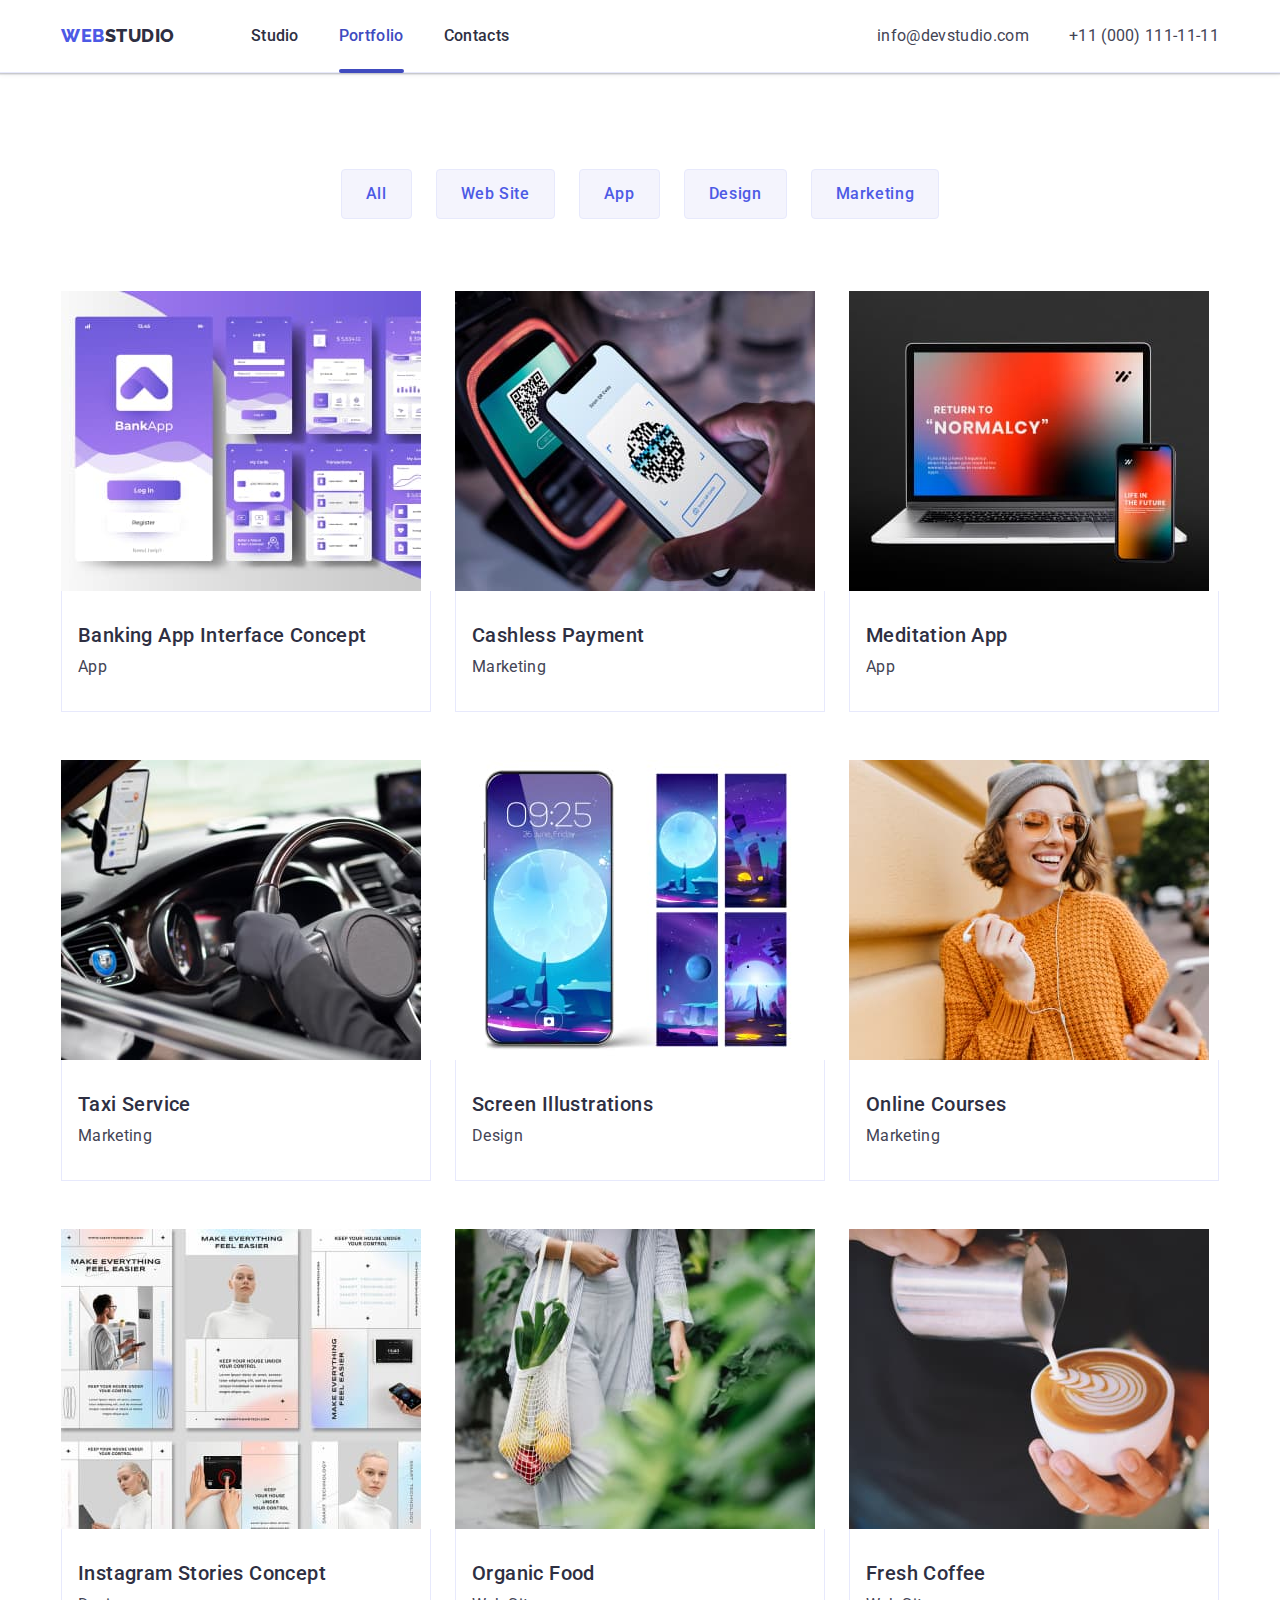
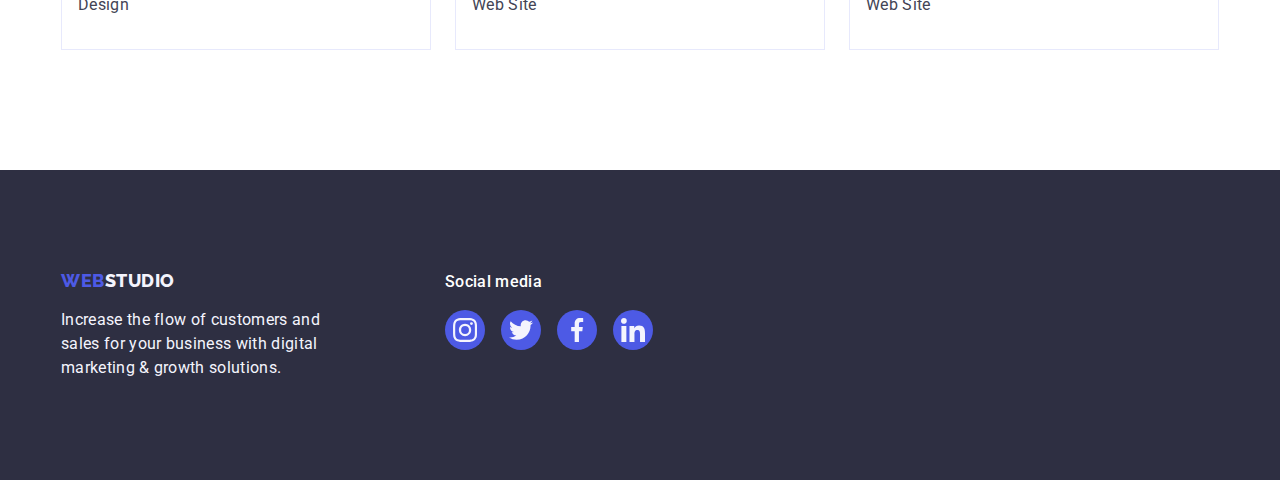
==== portfolio.html @ 4c658293 "Initial commit" ====
<!DOCTYPE html>
<html lang="en">
<head>
    <meta charset="UTF-8">
    <meta name="viewport" content="width=device-width, initial-scale=1.0">
    <title>WebStudio</title>
    <link rel="stylesheet" href="https://cdnjs.cloudflare.com/ajax/libs/modern-normalize/2.0.0/modern-normalize.min.css" integrity="sha512-4xo8blKMVCiXpTaLzQSLSw3KFOVPWhm/TRtuPVc4WG6kUgjH6J03IBuG7JZPkcWMxJ5huwaBpOpnwYElP/m6wg==" crossorigin="anonymous" referrerpolicy="no-referrer" />
    <link rel="preconnect" href="https://fonts.googleapis.com">
   <link rel="preconnect" href="https://fonts.gstatic.com" crossorigin>
   <link href="https://fonts.googleapis.com/css2?family=Raleway:wght@800&family=Roboto:wght@400;500;700;900&display=swap" rel="stylesheet">
   <link rel="stylesheet" href="./css/styles.css">

 </head>
<body>
    <header class="header">
    <div class="container header-container">
    <nav class="menu-navigation">
    <a href="./index.html" class="header-logo link">WEB<span class="header-logo-studio link">Studio</span></a>
    
    <ul class="header-menu list">
          <li class="header-menu-item"><a href="./index.html" class="header-menu link ">Studio</a></li>
          <li class="header-menu-item"><a  href="./portfolio.html" class="header-menu link current  ">Portfolio</a></li>
          <li class="header-menu-item"><a  href="" class="header-menu link ">Contacts</a></li>
        </ul>
    </nav>
    <address class="address">
        <ul class="header-address list">
        <li class="header-address-item"><a href="mailto:info@devstudio.com" class="header-address link">info@devstudio.com</a></li>
        <li class="header-address-item"><a href="tel:+110001111111" class="header-address link">+11 (000) 111-11-11</a></li>
        </ul>
    </address>
    </div>
 </header>
    <main>
        <section class="portfolio-section">
            <div class="container">    <h1 class="visually-hidden">buttons</h1>
        <ul class="section-button-list list">
            <li class="button-item"><button class="button-all" type="button">All</button></li>
            <li class="button-item"><button class="button-all" type="button">Web Site</button></li>
            <li class="button-item"><button class="button-all" type="button">App</button></li>
            <li class="button-item"><button class="button-all" type="button">Design</button></li>
            <li class="button-item"><button class="button-all" type="button">Marketing</button></li>
        </ul>  
          
            <ul class="portfolio-list list">
                <li class="portfolio-section-item">
                    
                    <a class="portfolio-section-link link" href="">
                        <div class="portfolio-wrap">
                    <img src="./images/img-banking.jpg" 
                    alt="Banking"
                    width="360"
                    height="300">
                    <p class="text-overlay">
                        14 Stylish and User-Friendly App Design Concepts · Task Manager App · Calorie Tracker App · Exotic Fruit Ecommerce App · Cloud Storage App
                    </p>
                    </div> 
                    <div class="portfolio-section-text">
                    <h2 class="section-picture-title">Banking App Interface Concept</h2>
                    <p class="section-picture-text">App</p>
                    </div>
                    </a>
                </li>
                <li class="portfolio-section-item">
                    
                    <a class="portfolio-section-link link" href="">
                        <div class="portfolio-wrap">
                    <img src="./images/img-cashless.jpg"
                     alt="Cashless"
                     width="360"
                     height="300">
                     <p class="text-overlay">
                        14 Stylish and User-Friendly App Design Concepts · Task Manager App · Calorie Tracker App · Exotic Fruit Ecommerce App · Cloud Storage App
                     </p>
                     </div>
                     <div class="portfolio-section-text">
                     <h2 class="section-picture-title">Cashless Payment</h2>
                    <p class="section-picture-text">Marketing</p>
                    </div>
                    </a>
                </li>
                <li class="portfolio-section-item">
                    
                    <a class="portfolio-section-link link" href="">
                        <div class="portfolio-wrap">
                <img src="./images/img-meditation.jpg" 
                    alt="Meditation"
                    width="360"
                    height="300">
                    <p class="text-overlay">14 Stylish and User-Friendly App Design Concepts · Task Manager App · Calorie Tracker App · Exotic Fruit Ecommerce App · Cloud Storage App

                    </p>

                   
                    </div>
                    <div class="portfolio-section-text">
                    <h2 class="section-picture-title">Meditation App</h2>
                    <p class="section-picture-text">App</p>
                    </div>
                    </a>
                </li>
                <li class="portfolio-section-item">
                    
                    <a class="portfolio-section-link link" href="">
                        <div class="portfolio-wrap">
                <img src="./images/img-taxi.jpg" 
                    alt="Taxi"
                    width="360"
                    height="300">
                    <p class="text-overlay">
                        14 Stylish and User-Friendly App Design Concepts · Task Manager App · Calorie Tracker App · Exotic Fruit Ecommerce App · Cloud Storage App
                    </p>
                    </div>
                    <div class="portfolio-section-text">
                    <h2 class="section-picture-title">Taxi Service</h2>
                    <p class="section-picture-text">Marketing</p>
                    </div>
                    </a>
                </li>
                <li class="portfolio-section-item">
                    
                    <a class="portfolio-section-link link" href="">
                        <div class="portfolio-wrap">
               <img src="./images/img-screen.jpg" 
                    alt="Screen"
                    width="360"
                    height="300">
                    <p class="text-overlay">
                        14 Stylish and User-Friendly App Design Concepts · Task Manager App · Calorie Tracker App · Exotic Fruit Ecommerce App · Cloud Storage App
                    </p>
                    </div>
                    <div class="portfolio-section-text">
                    <h2 class="section-picture-title" >Screen Illustrations</h2>
                    <p class="section-picture-text">Design</p>
                    </div>
                    </a>
                </li>
                <li class="portfolio-section-item">
                    
                    <a class="portfolio-section-link link" href="">
                        <div class="portfolio-wrap">
                <img src="./images/img-online.jpg" 
                    alt="Online"
                    width="360"
                    height="300">
                    <p class="text-overlay">
                        14 Stylish and User-Friendly App Design Concepts · Task Manager App · Calorie Tracker App · Exotic Fruit Ecommerce App · Cloud Storage App
                    </p>
                    </div>
                    <div class="portfolio-section-text">
                    <h2 class="section-picture-title">Online Courses</h2>
                    <p class="section-picture-text">Marketing</p>
                    </div>
                    </a>
                </li>
                <li class="portfolio-section-item">
                    
                    <a class="portfolio-section-link link" href="">
                        <div class="portfolio-wrap">
                <img src="./images/img-instagram.jpg" 
                    alt="Instagram"
                    width="360"
                    height="300">
                    <p class="text-overlay">
                        14 Stylish and User-Friendly App Design Concepts · Task Manager App · Calorie Tracker App · Exotic Fruit Ecommerce App · Cloud Storage App
                    </p>
                    </div>
                    <div class="portfolio-section-text">
                    <h2 class="section-picture-title">Instagram Stories Concept</h2>
                    <p class="section-picture-text">Design</p>
                    </div>
                    </a>
                </li>
                <li class="portfolio-section-item">
                    
                    <a class="portfolio-section-link link" href="">
                        <div class="portfolio-wrap">
                <img src="./images/img-organic.jpg" 
                    alt="Organic"
                    width="360"
                    height="300">
                    <p class="text-overlay">
                        14 Stylish and User-Friendly App Design Concepts · Task Manager App · Calorie Tracker App · Exotic Fruit Ecommerce App · Cloud Storage App
                    </p>
                    </div>
                    <div class="portfolio-section-text">
                    <h2 class="section-picture-title">Organic Food</h2>
                    <p class="section-picture-text">Web Site</p>
                    </div>
                    </a>
                </li>
                <li class="portfolio-section-item">
                    
                    <a class="portfolio-section-link link" href="">
                        <div class="portfolio-wrap">
                <img src="./images/img-coffe.jpg" 
                    alt="Coffe"
                    width="360"
                    height="300">
                    <p class="text-overlay">
                        14 Stylish and User-Friendly App Design Concepts · Task Manager App · Calorie Tracker App · Exotic Fruit Ecommerce App · Cloud Storage App
                    </p>
                    </div>
                    <div class="portfolio-section-text">
                    <h2 class="section-picture-title">Fresh Coffee</h2>
                    <p class="section-picture-text">Web Site</p>
                    </div>
                    </a>
                </li>
                
             </ul>
            </div>
       </section>  
    </main>
    <footer class="footer">  
    <div class="container container-footer">
        <div class="footer-left">
    <a href="./index.html" class="footer-logo link">WEB<span class="header-logo-studio-footer link">Studio</span></a>
    <p class="footer-text">Increase the flow of customers and sales for your business with digital marketing & growth solutions.</p>
        </div>
        <div class="footer-right">
          <p class="social-media-footer">Social media</p>
          <ul class="social-links-footer list">
            <li class="social-item-footer">
                <a class="link-footer link" href="http://www.instagram.com/" target="_blank" >
                    <svg class="footer-icon" width="24" height="24">
                        <use href="./images/icons.svg#icon-instagram" > </use>
                    </svg>
                </a>
            </li>
            <li class="social-item-footer">
                <a class="link-footer link" href="http://www.twitter.com/" target="_blank" >
                    <svg class="footer-icon" width="24" height="24">
                        <use  href="./images/icons.svg#icon-twitter" > </use>
                    </svg>
                </a>
            </li>
            <li class="social-item-footer">
                <a class="link-footer link" href="http://facebook.com/" target="_blank" >
                    <svg class="footer-icon" width="24" height="24">
                        <use  href="./images/icons.svg#icon-facebook" > </use>
                    </svg>
                </a>
            </li>
            <li class="social-item-footer">
                <a class="link-footer link" href="http://linkedin.com/" target="_blank" >
                    <svg class="footer-icon" width="24" height="24">
                        <use  href="./images/icons.svg#icon-linkedin"> </use>
                    </svg>
                </a>
            </li>
          </ul>
        </div>
    </div>
</footer>
</body>
</html>
---- css/styles.css ----
:root{
    --primary-font: "Roboto", sans-serif; --logo-font: 'Raleway', sans-serif;
    --slate:#434455; --navyblue: #2E2F42; --white:#FFFFFF; --iris: #4D5AE5;
    --cloud: #F4F4FD; --ocean: #404BBF; --cornflower: #E7E9FC; --lightslate-color: #8E8F99; --green: #31D0AA;
    --dairy-color:#FCFCFC;
}
body{
font-family: "Roboto", sans-serif;
color: #434455;
background-color: #FFFFFF;
display: block;
margin: 0;
}
p,h1,h2,h3,h4,h5,h6{
    margin-top: 0;
    margin-bottom: 0;
}
ul,ol{
    padding-left: 0;
    margin-top: 0;
    margin-bottom: 0;
}
img{
    display: block;
}
footer{
    display: block;
}
.footer-logo.link{
     font-family:"Raleway", sans-serif;
 font-size: 18px;
 line-height: 1.17;
 font-weight: 800;
 letter-spacing: 0.03em;
 text-align: left;
 color: #4D5AE5;
 text-decoration: none;
 text-transform: uppercase;
 margin-top: 0;
    margin-bottom: 16px;
    display: inline-block;
}
.container{
    max-width: 1158px;
    padding-left: 15px;
    padding-right: 15px;
    margin: 0 auto;
    
}
.header-container{
    display: flex;
    align-items: center;
    
}
.header{
    border-bottom: 1px solid #e7e9fc;
    box-shadow: 0px 2px 1px rgba(46, 47, 66, 0.08), 0px 1px 1px rgba(46, 47, 66, 0.16), 0px 1px 6px rgba(46, 47, 66, 0.08);;
}
.header.container{
    display: flex;
    justify-content: space-between;
}
.list{
    padding-left: 0;
    margin-top: 0;
    margin-bottom: 0;
    list-style: none;
}
.header-logo.link{
    font-family:"Raleway", sans-serif;
 font-size: 18px;
 line-height: 1.17;
 font-weight: 800;
 letter-spacing: 0.03em;
 text-align: left;
 color: #4D5AE5;
 text-decoration: none;
 text-transform: uppercase;
 padding-top: 24px;
  padding-bottom: 24px;
 margin-right: 76px;
 margin-top: 0;
    margin-bottom: 0;
    display: inline-block;
   
}
.header-menu-link.link{
    text-transform: uppercase;
}
.header-logo-studio.link{
    font-family: Raleway;
 font-size: 18px;
 font-weight: 800;
 line-height: 1.16;
 letter-spacing: 0.03em;
 text-align: left;
 color: #2E2F42;
  text-decoration: none;
}
.header-menu-item{
    transition: color 250ms cubic-bezier(0.4, 0, 0.2, 1);
}
.header-menu.link{
font-family: Roboto;
font-size: 16px;
font-weight: 500;
line-height: 1.5;
letter-spacing: 0.02em;
text-align: left;
color: #2E2F42;
text-decoration: none;
display: block;
padding-top: 24px;
  padding-bottom: 24px;
  position: relative;
  color: #2E2F42;
  transition: color 250ms cubic-bezier(0.4, 0, 0.2, 1);
}

.header.link{
    padding: 24px,0;
}
.header-menu.link:hover{
    color: #404BBF;
}
.header-menu.link:focus{
    color:#404BBF;
}
.header-menu.list{
    list-style: none;
    display: flex;
    align-items: center;
    gap: 40px;
    
}
.header-address.link{
font-family: Roboto;
font-size: 16px;
line-height: 1.5;
letter-spacing: 0.02em;
text-align: left;
color: #434455;
text-decoration: none;
display: block;
padding: 24px 0 24px;
}
.menu-navigation{
    display: flex;
    align-items: center;
}
.header-address.link:hover{
    color:#404BBF ;
}
.header-address.link:focus{
    color: #404BBF;
}
.address{
     font-style: normal;
     margin-left: auto;
}
.header-address.list{
    list-style: none;
    display: flex;
    align-items: center;
    gap: 40px;
    
}
.header-address{
    transition:  color 250ms cubic-bezier(0.4, 0, 0.2, 1);;
}
.header-logo-studio-footer.link{
     font-family: Raleway;
 font-size: 18px;
 line-height: 1.16;
 letter-spacing: 0.03em;
 text-align: left;
 color: #F4F4FD;
  text-decoration: none;
}
.current.header-menu{
    position: relative;
    color: #404BBF;
}

.current::after {
    display: block;
    position: absolute;
    width: 100%;
    height: 4px;
    bottom: -1px;
    border-radius: 2px;
    background-color: #404BBF;
    content: "";
}
.main-section{
 padding: 188px 0;
 background:#2E2F42;
 background-image: linear-gradient(rgba(46, 47, 66, 0.70),rgba(46, 47, 66, 0.70)), url(../images/people-office.jpg);
 background-repeat: no-repeat;
 background-position: center;
 background-size: cover;
 max-width: 1440px;
 margin: 0 auto;
}

.main-title{
    font-size: 56px;
    font-weight: 700;
    line-height: 1.07;
    letter-spacing: 1.12px;
    text-align: center;
    max-width: 496px;
    margin: 0 auto 48px auto;
    color: #ffffff;
   
}

.one-button{
 color: var(--white);
    min-width: 169px;
    height: 56px;
    border: none;
    display: block;
    background-color: var(--iris);
    border-radius: 4px;
    padding: 16px 32px;
    margin: 48px auto 0;
    color: #FFFFFF;
    font-size: 16px;
    font-weight: 500;
    line-height: 1.5;
    letter-spacing: 0.04em;
    cursor: pointer;
    transition: background-color 250ms cubic-bezier(0.4, 0, 0.2, 1);

}
.one-button:hover{
    background-color: #404BBF;
}
.one-button:focus{
 background-color: #404BBF;
}

.advantages-section{
    padding: 120px 0;
    
}
.advantages-title{
font-family: Roboto;
font-weight: 500;
font-size: 20px;
line-height: 1.2;
letter-spacing: 0.02em;
text-align: left;
color: #2E2F42;
margin-bottom: 8px;

}
.advatanges-text{
font-family: Roboto;
font-size: 16px;
line-height: 1.5;
letter-spacing: 0.02em;
text-align: left;
color: #434455;

}
.advatanges.list{
    list-style: none;
    display: flex;
    gap: 24px;
}
.advantages-icon{
    display: flex;
    align-items: center;
    justify-content: center;
    height: 112px;
    border-radius: 4px;
    background-color: var(--cloud);
    margin-bottom: 8px;
}
.advatanges-list-section{
    flex-basis: calc((100% - 72px) / 4);
}
.section-text{
font-family: Roboto;
font-size: 36px;
line-height: 1.11;
letter-spacing: 0.02em;
text-align: center;
color: #2E2F42;

}
.section-title{
    font-size: 36px;
    line-height: 1.11;
    text-align: center;
    letter-spacing: 0.02em;
    text-transform: capitalize;
    color: #2E2F42;
    text-align: center;
    margin-bottom: 72px
}
.section-item.list{
    list-style: none;
    display: flex;
    gap: 24px;
}
.activity-section{
    padding-bottom: 120px;
}
.team-section{
    background-color: #F4F4FD;
 padding: 120px 0;
}
.team-title{
font-family: Roboto;
font-size: 36px;
line-height: 1.11;
letter-spacing: 0.02em;
text-align: center;
text-transform: capitalize;
color:#2E2F42;
background-color: #F4F4FD;
text-align: center;
 margin-bottom: 72px;

}
.team-subtitle{
font-family: Roboto;
font-size: 20px;
font-weight: 500;
line-height: 1.2;
letter-spacing: 0.02em;
text-align: center;
color: #2E2F42;
background-color: #FFFFFF;
margin-bottom: 8px;
}
.team-text{
font-family: Roboto;
font-size: 16px;
line-height: 1.5;
letter-spacing: 0.02em;
text-align: center;
color:#434455;

}
.social-list{
    display: flex;
    align-items: center;
    justify-content: center;
    gap: 24px;
    margin-top: 8px;
}
.social-item{
    width: 40px;
    height: 40px;
    transition: background-color 250ms cubic-bezier(0.4, 0, 0.2, 1);

}

.social-link{
width: 40px;
height: 40px;

background-color: var(--iris);
fill: var(--cloud);
border-radius: 50%;
display: flex;
align-items: center;
justify-content: center;
transition: background-color 250ms cubic-bezier(0.4, 0, 0.2, 1);
}
.social-link:hover{
    background-color: var(--ocean);
}
.social-link:focus{
    background-color: var(--ocean);
}
.social-icon{
    fill: var(--cloud);
   
    
}
.team-card-content {
    padding: 32px 0;
    text-align: center;
}
.team-list.list{
    list-style: none;
    display: flex;
    gap: 24px;
}
.team-list-section{
    background-color: #FFFFFF;
    border-radius: 0px 0px 4px 4px;
    box-shadow: 0px 1px 6px rgba(46, 47, 66, 0.08), 0px 1px 1px rgba(46, 47, 66, 0.16), 0px 2px 1px rgba(46, 47, 66, 0.08);
}
.title-costumers{
    color: var(--navyblue, #2E2F42);
 text-align: center;
 font-family: Roboto;
 font-size: 36px;
 font-weight: 700;
 line-height: 1.11; 
 letter-spacing: 0.02em;
 text-transform: capitalize;
 
}
.section-costumers .title-costumers{
    margin-bottom: 72px;
}
.section-costumers{
    padding-top: 120px;
    padding-bottom: 120px;
    padding-right: 0;
    padding-left: 0
}
.costumer-list{
    display: flex;
    gap: 24px;
    text-align: center;
    margin: 0 auto;
}
.costumer-icon{
    transition: fill 250ms cubic-bezier ;
    fill: currentColor;
}
.costumer-item{
    width: calc((100% - 120px) / 6);
    height: 88px;
}


.costumer-link{
    fill: var(--lightslate-color);
}

.costumer-link:hover,
.costumer-link:focus{
    color: #404BBF;
    border-color: #404BBF;
}
.costumer-link{
    display: flex;
    justify-content: center;
    align-items: center;
    color: var(--lightslate-color);
    border: 1px solid var(--lightslate-color);
    border-radius: 4px;
    width: 100%;
    height: 100%;
    
    transition: border-color 250ms cubic-bezier(0.4, 0, 0.2, 1), color 250ms cubic-bezier(0.4, 0, 0.2, 1);
    cursor: pointer;
    
}
.costumer-icon{
    width: 104px;
    height: 56px;
    fill: currentColor;
}
.social-links-footer{
    display: flex;
    gap: 16px;
    margin-top: 16px;
}
.link-footer{
    display: flex;
    fill: var(--cloud);
    background-color: var(--iris);
    border-radius: 50%;
    width: 40px;
    height: 40px;
    justify-content: center;
    align-items: center;
    transition: background-color 250ms cubic-bezier(0.4, 0, 0.2, 1);
}
.link-footer:hover{
      background-color: #31D0AA;
}
.link-footer:focus{
    background-color: #31D0AA;
}
.footer-left{
    margin-right: 120px;
}
.footer{
    background-color: #2E2F42;
    padding: 100px 0;
}
.social-media-footer {
    font-weight: 500;
    margin-bottom: 16px;
    color: var(--white);
    line-height: 1.5;
    letter-spacing: 0.02em;

}
.container-footer{
    display: flex;
    align-items: baseline;
}
.header-logo-footer{
    color:#F4F4FD;
}
.footer-text{
font-family: Roboto;
font-size: 16px;
line-height: 1.5;
letter-spacing: 0.02em;
text-align: left;
color:#F4F4FD;
max-width: 264px;
}

.section-button-list.list{
    list-style: none;
    text-decoration: none;
    display: flex;
    justify-content: center;
    gap: 24px;
    margin-bottom: 72px;
}

.portfolio-section{
    padding-top: 96px;
    padding-bottom: 120px;
}
.visually-hidden {
  position: absolute;
  width: 1px;
  height: 1px;
  margin: -1px;
  border: 0;
  padding: 0;
  
  white-space: nowrap;
  clip-path: inset(100%);
  clip: rect(0 0 0 0);
  overflow: hidden;
}
.button-all {
    color: #4D5AE5;
    font-family:inherit;
    font-size: 16px;
    font-weight: 500;
    line-height: 1.5;
    letter-spacing: 0.04em;
    background-color: #f4f4fd;
    cursor: pointer;
padding: 12px 24px;
border-radius: 4px;
border: 1px solid var(--cornflower, #E7E9FC);
background: var(--cloud, #F4F4FD);
transition: color 250ms cubic-bezier(0.4, 0, 0.2, 1), background-color 250ms cubic-bezier(0.4, 0, 0.2, 1), border-color 250ms cubic-bezier(0.4, 0, 0.2, 1), box-shadow 250ms cubic-bezier(0.4, 0, 0.2, 1);
}
.button-all:hover{
    color: #FFFFFF; background-color: #404BBF;
 border: 1px solid transparent;
box-shadow:  0px 3px 1px rgba(0, 0, 0, 0.1), 0px 2px 1px rgba(0, 0, 0, 0.08), 0px 2px 2px rgba(0, 0, 0, 0.12);
}
    .button-all:focus{
       color: #FFFFFF; background-color: #404BBF; 
       border: 1px solid transparent;
       box-shadow:  0px 3px 1px rgba(0, 0, 0, 0.1), 0px 2px 1px rgba(0, 0, 0, 0.08), 0px 2px 2px rgba(0, 0, 0, 0.12);
    }

.portfolio-section-item{
  text-decoration: none;
    width: calc( (100% - 48px) / 3);
    
   
}

.portfolio-section-text{
    padding: 32px 16px;
    border: 1px solid #e7e9fc;
    border-top: none;
    text-decoration: none;
    
}
.portfolio-section-link{
    display: block;
    text-decoration: none;
}
.portfolio-section-link{
    transition: box-shadow 250ms cubic-bezier(0.4, 0, 0.2, 1);
}
.portfolio-section-link:hover{
box-shadow: 0px 1px 6px rgba(46, 47, 66, 0.08), 0px 1px 1px rgba(46, 47, 66, 0.16), 0px 2px 1px rgba(46, 47, 66, 0.08);
}
.portfolio-section-link:focus{
box-shadow: 0px 1px 6px rgba(46, 47, 66, 0.08), 0px 1px 1px rgba(46, 47, 66, 0.16), 0px 2px 1px rgba(46, 47, 66, 0.08);
}

.portfolio-list.list{
    list-style: none;
    background-color: #FFFFFF;
    display: flex;
    flex-wrap: wrap;
    row-gap: 48px;
    column-gap: 24px;
   
}
.portfolio-wrap{
  position: relative;
    overflow: hidden;
   
}

.text-overlay{
       color: #F4F4FD;
    font-size: 16px;
    font-weight: 400;
    line-height: 1.5;
    letter-spacing: 0.02em;
    position: absolute;
    top: 0;
    background: var(--iris, #4D5AE5);
    height: 100%;
    padding-top: 40px;
    padding-left: 32px;
    padding-right: 32px;
    padding-bottom: 164px;
    display: flex;
    
    transform: translateY(100%);
    transition: transform 250ms linear;
    padding: 40px 32px;
    transition: transform 250ms cubic-bezier(0.4, 0, 0.2, 1);
}
.portfolio-section .portfolio-section-item .portfolio-section-link:hover .text-overlay,
.portfolio-section .portfolio-section-item .portfolio-section-link:focus .text-overlay {
    transform: translateY(0);
}
.section-picture-title{   
 font-family: Roboto;
 font-size: 20px;
 font-weight: 500;
 line-height: 1.2;
 letter-spacing: 0.02em;
 text-align: left;
 color: #2E2F42;
 text-decoration: none;
 margin-bottom: 8px;
}
.section-picture-text{  
 font-family: Roboto;
 font-size: 16px;
 font-weight: 400;
 line-height: 1.5;
 letter-spacing: 0.02em;
 text-align: left;
 color: #434455;
 text-decoration: none;
}
.backdrop{
    position: fixed;
    top: 0;
    left: 0;
    width: 100%;
    height: 100%;
    flex-shrink: 0;
    background-color: rgba(46, 47, 66, 0.4);
    transition: opacity 250ms cubic-bezier(0.4, 0, 0.2, 1), visibility 250ms cubic-bezier(0.4, 0, 0.2, 1);
}
.is-hidden{
    opacity: 0;
    visibility: hidden;
    pointer-events: none;
}

.modal{
    width: 408px;
    min-height: 584px;
    position: absolute;
    top: 50%;
    left: 50%;
    transform: translate(-50%, -50%);
    border-radius: 4px;
    background: var(--dairy-color);
    box-shadow: 0px 2px 1px 0px rgba(0, 0, 0, 0.20), 0px 1px 3px 0px rgba(0, 0, 0, 0.12), 0px 1px 1px 0px rgba(0, 0, 0, 0.14);
    transition: transform 250ms cubic-bezier(0.4, 0, 0.2, 1);
}

.backdrop.is-hidden .modal {
    transform: translate(-50%, -50%) scaleY(0%);
}

.close-button-modal{
    position: absolute;
    right: 24px;
    top: 24px;
    fill: var(--navyblue);
    background-color: var(--cornflower);
    border: 1px solid rgba(0, 0, 0, 0.1);
    width: 24px;
    height: 24px;
    border-radius: 50%;
    display: flex;
    align-items: center;
    justify-content: center;
    cursor: pointer;
    padding: 0;
    transition: background-color 250ms cubic-bezier(0.4, 0, 0.2, 1), border 250ms cubic-bezier(0.4, 0, 0.2, 1);
}
.close-button-modal:hover{
  background-color: #404bbf;
  border: none;
  fill: #ffffff;
}
.close-button-modal:focus{
  background-color: #404bbf;
  border: none;
  fill: #ffffff;
}
.modal-button{
    transition: fill 250ms cubic-bezier(0.4, 0, 0.2, 1);
   
}
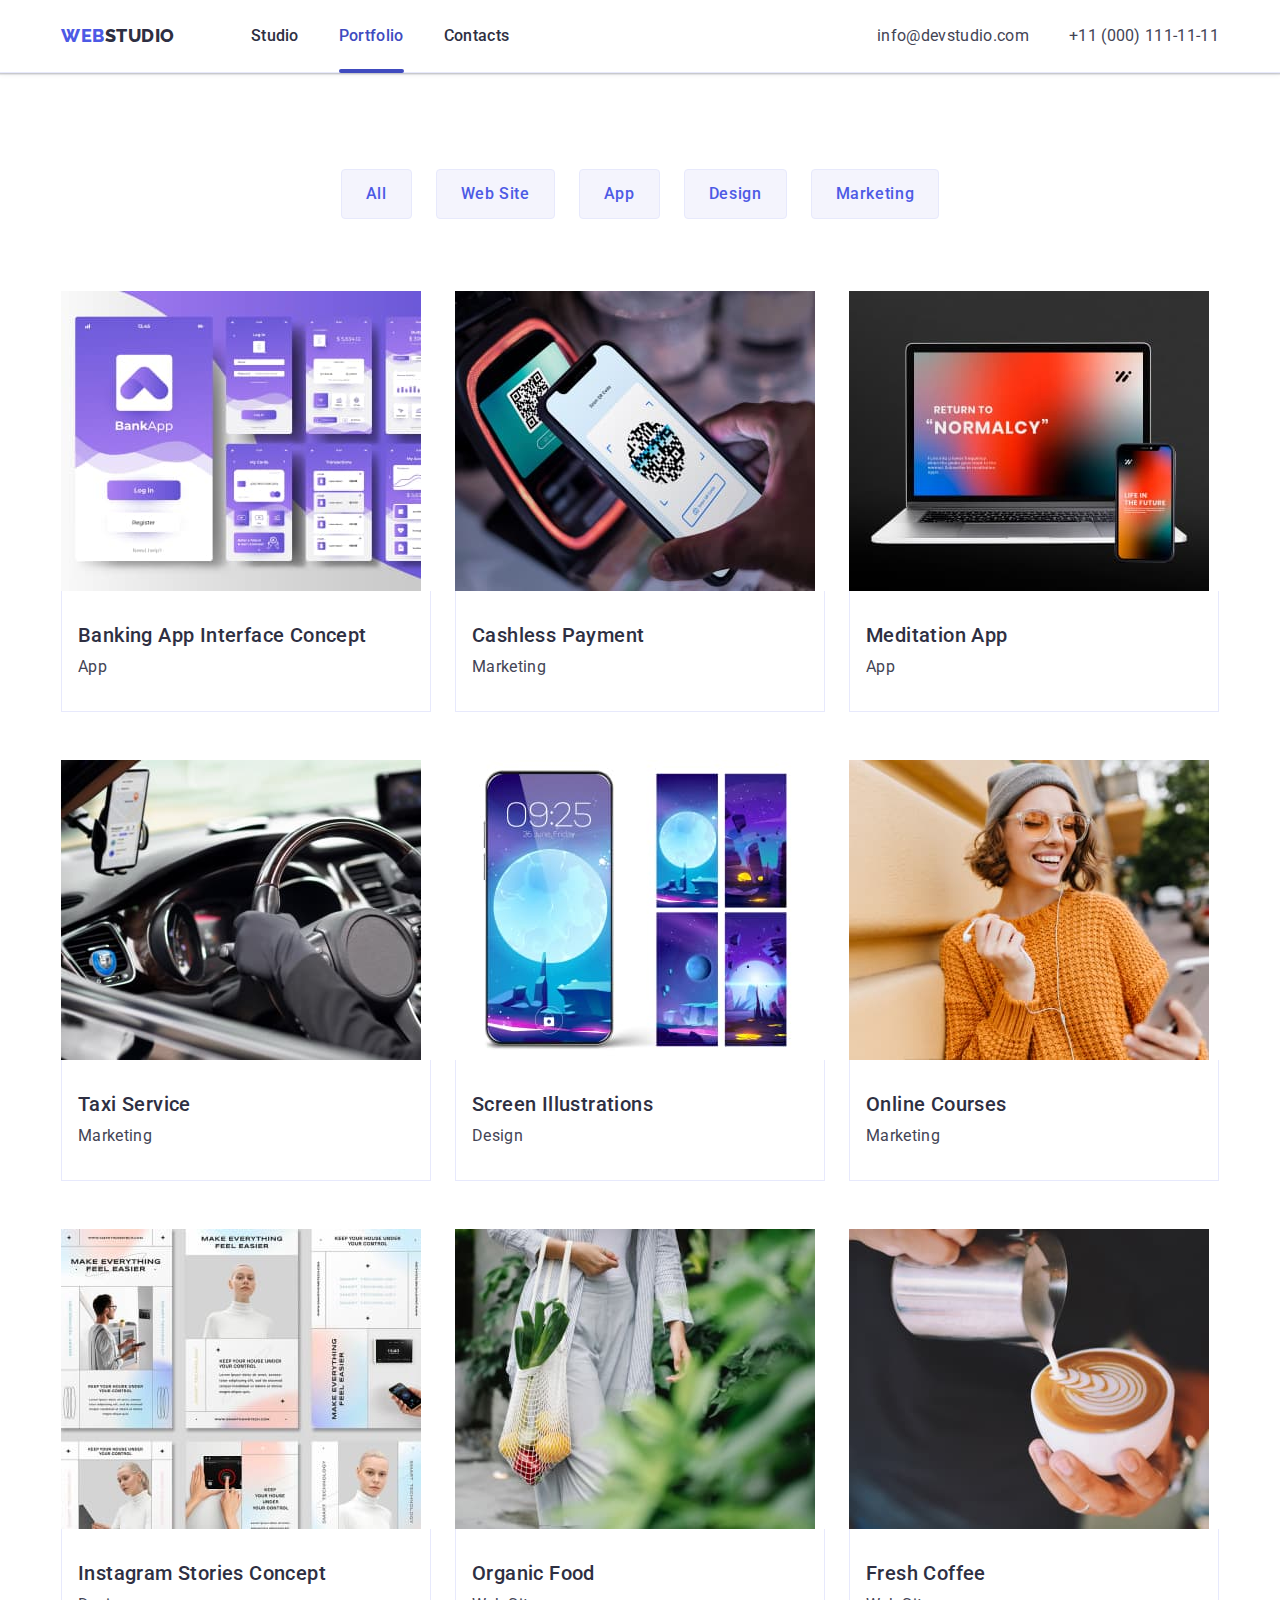
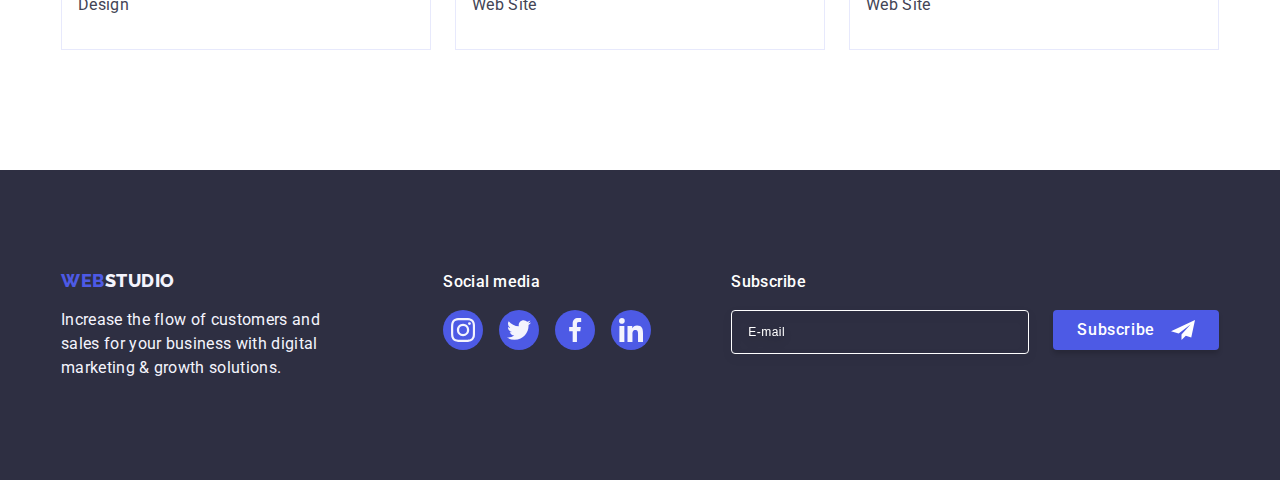
==== commit 9463fc80: "Update portfolio.html" ====
--- a/portfolio.html
+++ b/portfolio.html
@@ -212,11 +212,11 @@
             </div>
        </section>  
     </main>
-    <footer class="footer">  
+   <footer class="footer">  
     <div class="container container-footer">
         <div class="footer-left">
-    <a href="./index.html" class="footer-logo link">WEB<span class="header-logo-studio-footer link">Studio</span></a>
-    <p class="footer-text">Increase the flow of customers and sales for your business with digital marketing & growth solutions.</p>
+     <a href="./index.html" class="footer-logo link">WEB<span class="header-logo-studio-footer link">Studio</span></a>
+     <p class="footer-text">Increase the flow of customers and sales for your business with digital marketing & growth solutions.</p>
         </div>
         <div class="footer-right">
           <p class="social-media-footer">Social media</p>
@@ -241,6 +241,7 @@
                         <use  href="./images/icons.svg#icon-facebook" > </use>
                     </svg>
                 </a>
+                
             </li>
             <li class="social-item-footer">
                 <a class="link-footer link" href="http://linkedin.com/" target="_blank" >
@@ -251,7 +252,26 @@
             </li>
           </ul>
         </div>
+        <div class="footer-form-content">
+          <p class="footer-title">Subscribe</p>
+          <form class="footer-form">
+            <label aria-label="footer email input" class="footer-label">
+              <input
+                type="email"
+                class="footer-input"
+                name="footer-email"
+                placeholder="E-mail"
+              />
+            </label>
+            <button type="submit" class="footer-btn">
+              Subscribe
+              <svg class="footer-subscribe-icon" width="24" height="24">
+                <use href="./images/icons.svg#icon-send"></use>
+              </svg>
+            </button>
+          </form>
+        </div>
     </div>
-</footer>
+    </footer>
 </body>
 </html>
--- a/css/styles.css
+++ b/css/styles.css
@@ -2,7 +2,7 @@
     --primary-font: "Roboto", sans-serif; --logo-font: 'Raleway', sans-serif;
     --slate:#434455; --navyblue: #2E2F42; --white:#FFFFFF; --iris: #4D5AE5;
     --cloud: #F4F4FD; --ocean: #404BBF; --cornflower: #E7E9FC; --lightslate-color: #8E8F99; --green: #31D0AA;
-    --dairy-color:#FCFCFC;
+    --dairy-color:#FCFCFC; --footer-social-title-shadow: 0px 4px 4px 0px rgba(0, 0, 0, 0.25);
 }
 body{
 font-family: "Roboto", sans-serif;
@@ -514,7 +514,75 @@
 color:#F4F4FD;
 max-width: 264px;
 }
-
+.footer-title {
+  font-size: 16px;
+  font-weight: 500;
+  line-height: 1.5;
+  letter-spacing: 0.02em;
+  color: var(--white);
+  text-shadow: var(--footer-social-title-shadow);
+  margin-bottom: 16px;
+  padding-left: 80px;
+}
+.footer-form {
+  display: flex;
+  gap: 24px;
+  padding-left: 80px;
+}
+
+.footer-input {
+  width: 264px;
+  height: 40px;
+  background-color: transparent;
+  border-radius: 4px;
+  border: 1px solid var(--white);
+  padding-left: 16px;
+  padding-right: 16px;
+  outline: transparent;
+  color: var(--white);
+  font-size: 12px;
+  line-height: 1.5;
+  letter-spacing: 0.04em;
+  filter: drop-shadow(0px 4px 4px rgba(0, 0, 0, 0.15));
+}
+
+.footer-input::placeholder {
+  font-size: 12px;
+  line-height: 2;
+  letter-spacing: 0.04em;
+  color: var(--white);
+}
+
+.footer-btn {
+  display: flex;
+  align-items: center;
+  justify-content: center;
+  font-family: "Roboto", sans-serif;
+  font-size: 16px;
+  font-weight: 500;
+  line-height: 1.5;
+  letter-spacing: 0.04em;
+  min-width: 165px;
+  height: 40px;
+  border: none;
+  border-radius: 4px;
+  padding: 8px 24px;
+  color: var(--white);
+  background-color: #4d5ae5;;
+  box-shadow:  0px 4px 4px 0px rgba(0, 0, 0, 0.15);
+  cursor: pointer;
+  transition: background-color 250ms cubic-bezier(0.4, 0, 0.2, 1);
+}
+
+.footer-btn:hover,
+.footer-btn:focus {
+  background-color: #404bbf;
+}
+
+.footer-subscribe-icon {
+  fill: var(--white);
+  margin-left: 16px;
+}
 .section-button-list.list{
     list-style: none;
     text-decoration: none;
@@ -683,6 +751,7 @@
     background: var(--dairy-color);
     box-shadow: 0px 2px 1px 0px rgba(0, 0, 0, 0.20), 0px 1px 3px 0px rgba(0, 0, 0, 0.12), 0px 1px 1px 0px rgba(0, 0, 0, 0.14);
     transition: transform 250ms cubic-bezier(0.4, 0, 0.2, 1);
+     padding: 72px 24px 24px 24px;
 }
 
 .backdrop.is-hidden .modal {
@@ -720,3 +789,154 @@
     transition: fill 250ms cubic-bezier(0.4, 0, 0.2, 1);
    
 }
+.modal-title {
+  font-size: 16px;
+  font-weight: 500;
+  line-height: 1.5;
+  letter-spacing: 0.02em;
+  text-align: center;
+  margin-bottom: 72px;
+  color: #2e2f42;
+  margin-bottom: 16px;
+}
+
+.modal-field {
+  margin-bottom: 8px;
+}
+
+.modal-input {
+  width: 100%;
+  height: 40px;
+  background-color: transparent;
+  border-radius: 4px;
+  border: 1px solid rgba(46, 47, 66, 0.4);
+  padding-left: 38px;
+  padding-right: 16px;
+  outline: transparent;
+  transition: border-color 250ms cubic-bezier(0.4, 0, 0.2, 1);
+}
+
+.modal-input:focus {
+  border-color: #4d5ae5;;
+}
+
+.modal-input:focus + .modal-icon {
+  fill: #4d5ae5;;
+}
+
+.modal-label {
+  font-size: 12px;
+  line-height: 1.17;
+  letter-spacing: 0.04em;
+  color: #8e8f99;
+  display: block;
+  margin-bottom: 4px;
+}
+
+.modal-input-wrap {
+  position: relative;
+}
+
+.modal-icon {
+  fill: #2e2f42;
+  position: absolute;
+  left: 16px;
+  top: 50%;
+  transform: translateY(-50%);
+  transition: fill 250ms cubic-bezier(0.4, 0, 0.2, 1);
+}
+
+.modal-field-comment {
+  margin-bottom: 16px;
+}
+
+.modal-comment {
+  display: block;
+  width: 100%;
+  height: 120px;
+  background-color: transparent;
+  font-size: 12px;
+  line-height: 1.17;
+  letter-spacing: 0.04em;
+  color: rgba(46, 47, 66, 0.4);;
+  border-radius: 4px;
+  border: 1px solid rgba(46, 47, 66, 0.4);;
+  padding: 8px 16px;
+  outline: transparent;
+  transition: border-color 250ms cubic-bezier(0.4, 0, 0.2, 1);
+  resize: none;
+}
+
+.modal-comment::placeholder {
+  font-size: 12px;
+  line-height: 1.17;
+  letter-spacing: 0.04em;
+  color: #2e2f42;
+}
+
+.modal-comment:focus {
+  border-color: #4D5AE5;
+}
+
+.modal-field-privacy {
+  margin-bottom: 24px;
+}
+
+.modal-check-text {
+  font-size: 12px;
+  line-height: 1.17;
+  letter-spacing: 0.04em;
+  color: #8e8f99;
+  align-items: center;
+}
+
+.modal-check-link {
+  color: #4d5ae5;
+  text-decoration: underline;
+}
+
+.modal-check-decoration {
+  width: 16px;
+  height: 16px;
+   border: 1px solid rgba(46, 47, 66, 0.4); 
+  border-radius: 2px;
+  margin-right: 8px;
+  display: inline-flex;
+  align-items: center;
+  justify-content: center;
+  fill: transparent;
+  transition: background-color 250ms cubic-bezier(0.4, 0, 0.2, 1),
+    border 250ms cubic-bezier(0.4, 0, 0.2, 1),
+    fill 250ms cubic-bezier(0.4, 0, 0.2, 1);
+}
+
+.modal-check:checked + .modal-check-text .modal-check-decoration {
+  background-color: #404bbf;
+  border: none;
+  fill: #f4f4fd;
+}
+
+.modal-button {
+  display: block;
+  font-family: "Roboto", sans-serif ;
+  font-size: 16px;
+  font-weight: 500;
+  line-height: 1.5;
+  letter-spacing: 0.04em;
+  min-width: 169px;
+  height: 56px;
+  border: none;
+  border-radius: 4px;
+  padding: 16px 32px;
+  margin: 0 auto;
+  color: var(--white);
+  background-color: #4d5ae5;
+  box-shadow: 0px 4px 4px 0px rgba(0, 0, 0, 0.15);
+  cursor: pointer;
+  transition: background-color 250ms cubic-bezier(0.4, 0, 0.2, 1);
+}
+
+.modal-button:hover,
+.modal-button:focus {
+  background-color: #404bbf;
+}